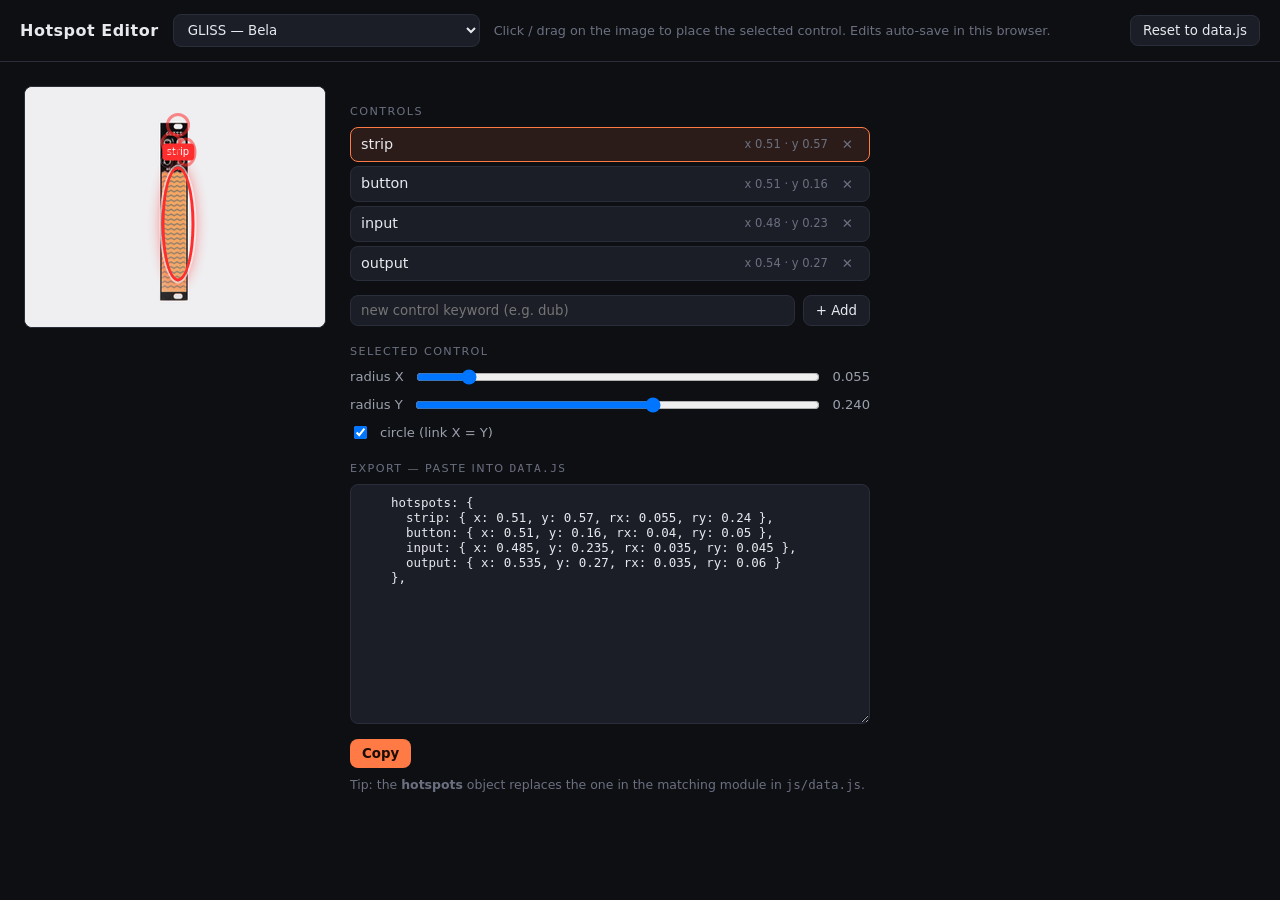
==== editor.html @ 55a76398 "Modular Manuals: quick-reference eurorack module cards Static app — outcome-first cards, self-contai" ====
<!DOCTYPE html>
<html lang="en">
<head>
<meta charset="UTF-8">
<meta name="viewport" content="width=device-width, initial-scale=1.0">
<title>Hotspot Editor · Modular Manuals</title>
<style>
  :root{--bg:#0e0f13;--elev:#16181f;--card:#1b1e27;--border:#2a2e3a;--text:#e7e9ee;--dim:#9aa0ad;--faint:#6b7080;--accent:#ff7a45;}
  *{box-sizing:border-box}
  body{margin:0;background:var(--bg);color:var(--text);font-family:"Inter",system-ui,sans-serif;line-height:1.5}
  header{padding:14px 20px;border-bottom:1px solid var(--border);display:flex;gap:14px;align-items:center;flex-wrap:wrap}
  header h1{font-size:1rem;margin:0;letter-spacing:.5px}
  header .hint{color:var(--faint);font-size:.8rem}
  select,button,input{font-family:inherit}
  select{background:var(--card);color:var(--text);border:1px solid var(--border);border-radius:8px;padding:7px 10px}
  button{background:var(--card);color:var(--text);border:1px solid var(--border);border-radius:8px;padding:7px 12px;cursor:pointer}
  button:hover{border-color:var(--accent)}
  button.primary{background:var(--accent);color:#1a0d06;border:none;font-weight:600}
  main{display:flex;gap:24px;padding:24px;align-items:flex-start;flex-wrap:wrap}
  .stage{flex:0 0 auto}
  .imgwrap{position:relative;display:inline-block;background:#fff;border-radius:8px;border:1px solid var(--border);user-select:none;touch-action:none}
  .imgwrap img{display:block;border-radius:8px;max-width:520px;max-height:78vh;width:auto;height:auto}
  .ring{position:absolute;transform:translate(-50%,-50%);border:3px solid rgba(255,45,45,.55);border-radius:50%;box-sizing:border-box;cursor:grab}
  .ring.sel{border-color:#ff2d2d;box-shadow:0 0 0 2px rgba(255,255,255,.6),0 0 14px rgba(255,45,45,.6)}
  .ring .tag{position:absolute;top:-9px;left:50%;transform:translate(-50%,-100%);background:#ff2d2d;color:#fff;font-size:10px;padding:1px 5px;border-radius:4px;white-space:nowrap}
  .panel{flex:1;min-width:300px;max-width:520px}
  .row{display:flex;gap:8px;align-items:center;margin-bottom:8px;flex-wrap:wrap}
  .keys{display:flex;flex-direction:column;gap:4px;margin:6px 0 14px}
  .key{display:flex;align-items:center;gap:8px;padding:6px 10px;border:1px solid var(--border);border-radius:8px;background:var(--card);cursor:pointer}
  .key.sel{border-color:var(--accent);background:rgba(255,122,69,.12)}
  .key .name{flex:1;font-size:.9rem}
  .key .coords{font-size:.72rem;color:var(--faint);font-variant-numeric:tabular-nums}
  .key .del{color:var(--faint);border:none;background:none;padding:2px 6px}
  .key .del:hover{color:#ff5555}
  label.fld{display:flex;align-items:center;gap:10px;font-size:.82rem;color:var(--dim);margin-bottom:8px}
  label.fld input[type=range]{flex:1}
  textarea{width:100%;height:240px;background:var(--card);color:var(--text);border:1px solid var(--border);border-radius:8px;padding:10px;font-family:ui-monospace,Menlo,monospace;font-size:.78rem}
  .sec-title{font-size:.7rem;text-transform:uppercase;letter-spacing:1.4px;color:var(--faint);margin:18px 0 6px}
  .note{color:var(--faint);font-size:.78rem;margin-top:6px}
</style>
</head>
<body>
<header>
  <h1>Hotspot Editor</h1>
  <select id="mod"></select>
  <span class="hint">Click / drag on the image to place the selected control. Edits auto-save in this browser.</span>
  <span style="flex:1"></span>
  <button id="reset">Reset to data.js</button>
</header>
<main>
  <div class="stage">
    <div class="imgwrap" id="imgwrap"><img id="img" alt="panel"><!-- rings injected --></div>
  </div>
  <div class="panel">
    <div class="sec-title">Controls</div>
    <div class="keys" id="keys"></div>
    <div class="row">
      <input id="newkey" placeholder="new control keyword (e.g. dub)" style="flex:1;background:var(--card);color:var(--text);border:1px solid var(--border);border-radius:8px;padding:7px 10px">
      <button id="add">+ Add</button>
    </div>

    <div class="sec-title">Selected control</div>
    <label class="fld">radius&nbsp;X <input type="range" id="rx" min="0.01" max="0.4" step="0.005"><span id="rxv"></span></label>
    <label class="fld">radius&nbsp;Y <input type="range" id="ry" min="0.01" max="0.4" step="0.005"><span id="ryv"></span></label>
    <label class="fld"><input type="checkbox" id="link" checked> circle (link X = Y)</label>

    <div class="sec-title">Export — paste into <code>data.js</code></div>
    <textarea id="out" readonly></textarea>
    <div class="row" style="margin-top:8px"><button class="primary" id="copy">Copy</button><span id="copied" class="note"></span></div>
    <div class="note">Tip: the <b>hotspots</b> object replaces the one in the matching module in <code>js/data.js</code>.</div>
  </div>
</main>

<script src="js/data.js"></script>
<script>
const $=(id)=>document.getElementById(id);
let mod=null, hs={}, sel=null;

function lsKey(id){return "hotspots:"+id;}
function loadHotspots(m){
  const saved=localStorage.getItem(lsKey(m.id));
  if(saved){try{return JSON.parse(saved);}catch(e){}}
  // clone from data.js, normalise r -> rx/ry
  const out={};
  Object.entries(m.hotspots||{}).forEach(([k,v])=>{
    out[k]={x:v.x,y:v.y,rx:v.rx!=null?v.rx:v.r,ry:v.ry!=null?v.ry:v.r};
  });
  return out;
}
function save(){localStorage.setItem(lsKey(mod.id),JSON.stringify(hs));renderExport();}

function selectModule(id){
  mod=MODULES.find(m=>m.id===id);
  hs=loadHotspots(mod);
  sel=Object.keys(hs)[0]||null;
  $("img").src=mod.image;
  $("img").onload=drawRings;
  renderKeys();drawRings();renderFields();renderExport();
}

function renderKeys(){
  $("keys").innerHTML=Object.keys(hs).map(k=>{
    const h=hs[k];
    return `<div class="key ${k===sel?'sel':''}" data-k="${k}">
      <span class="name">${k}</span>
      <span class="coords">x ${h.x.toFixed(2)} · y ${h.y.toFixed(2)}</span>
      <button class="del" data-del="${k}" title="delete">✕</button>
    </div>`;
  }).join("")||'<span class="note">No controls yet — add one below.</span>';
}

function drawRings(){
  const wrap=$("imgwrap"), img=$("img");
  [...wrap.querySelectorAll(".ring")].forEach(r=>r.remove());
  const W=img.clientWidth, H=img.clientHeight;
  Object.entries(hs).forEach(([k,h])=>{
    const d=document.createElement("div");
    d.className="ring"+(k===sel?" sel":"");
    d.style.left=(h.x*W)+"px";d.style.top=(h.y*H)+"px";
    d.style.width=(h.rx*2*W)+"px";d.style.height=(h.ry*2*H)+"px";
    d.dataset.k=k;
    if(k===sel) d.innerHTML='<span class="tag">'+k+'</span>';
    wrap.appendChild(d);
  });
}

function renderFields(){
  const h=hs[sel];
  if(!h){return;}
  $("rx").value=h.rx;$("ry").value=h.ry;$("rxv").textContent=h.rx.toFixed(3);$("ryv").textContent=h.ry.toFixed(3);
}

function renderExport(){
  const lines=Object.entries(hs).map(([k,h])=>{
    const rx=+h.rx.toFixed(3), ry=+h.ry.toFixed(3), x=+h.x.toFixed(3), y=+h.y.toFixed(3);
    const r=Math.abs(rx-ry)<0.0005?`r: ${rx}`:`rx: ${rx}, ry: ${ry}`;
    return `      ${k}: { x: ${x}, y: ${y}, ${r} }`;
  });
  $("out").value="    hotspots: {\n"+lines.join(",\n")+"\n    },";
}

// --- interactions ---
$("mod").addEventListener("change",e=>selectModule(e.target.value));
$("keys").addEventListener("click",e=>{
  const del=e.target.closest("[data-del]");
  if(del){delete hs[del.dataset.del]; if(sel===del.dataset.del) sel=Object.keys(hs)[0]||null; save();renderKeys();drawRings();renderFields();return;}
  const key=e.target.closest("[data-k]");
  if(key){sel=key.dataset.k;renderKeys();drawRings();renderFields();}
});
$("add").addEventListener("click",()=>{
  const k=$("newkey").value.trim().toLowerCase();
  if(!k)return;
  if(!hs[k]) hs[k]={x:0.5,y:0.5,rx:0.06,ry:0.06};
  sel=k;$("newkey").value="";save();renderKeys();drawRings();renderFields();
});
function setRadius(which,val){
  const h=hs[sel];if(!h)return;
  h[which]=parseFloat(val);
  if($("link").checked){h.rx=h.ry=parseFloat(val);}
  save();drawRings();renderFields();
}
$("rx").addEventListener("input",e=>setRadius("rx",e.target.value));
$("ry").addEventListener("input",e=>setRadius("ry",e.target.value));

// click / drag to position selected hotspot
let dragging=false;
function place(e){
  if(!sel)return;
  const img=$("img");const r=img.getBoundingClientRect();
  const cx=(e.touches?e.touches[0].clientX:e.clientX)-r.left;
  const cy=(e.touches?e.touches[0].clientY:e.clientY)-r.top;
  hs[sel].x=Math.min(1,Math.max(0,cx/r.width));
  hs[sel].y=Math.min(1,Math.max(0,cy/r.height));
  drawRings();renderKeys();renderExport();
}
$("imgwrap").addEventListener("mousedown",e=>{
  const ring=e.target.closest(".ring");
  if(ring) sel=ring.dataset.k;
  dragging=true;place(e);renderKeys();
});
window.addEventListener("mousemove",e=>{if(dragging)place(e);});
window.addEventListener("mouseup",()=>{if(dragging){dragging=false;save();}});

$("copy").addEventListener("click",()=>{
  navigator.clipboard.writeText($("out").value).then(()=>{$("copied").textContent="Copied!";setTimeout(()=>$("copied").textContent="",1500);});
});
$("reset").addEventListener("click",()=>{
  localStorage.removeItem(lsKey(mod.id));selectModule(mod.id);
});

// init
$("mod").innerHTML=MODULES.map(m=>`<option value="${m.id}">${m.name} — ${m.manufacturer}</option>`).join("");
selectModule(MODULES.find(m=>m.hotspots)?.id||MODULES[0].id);
window.addEventListener("resize",drawRings);
</script>
</body>
</html>
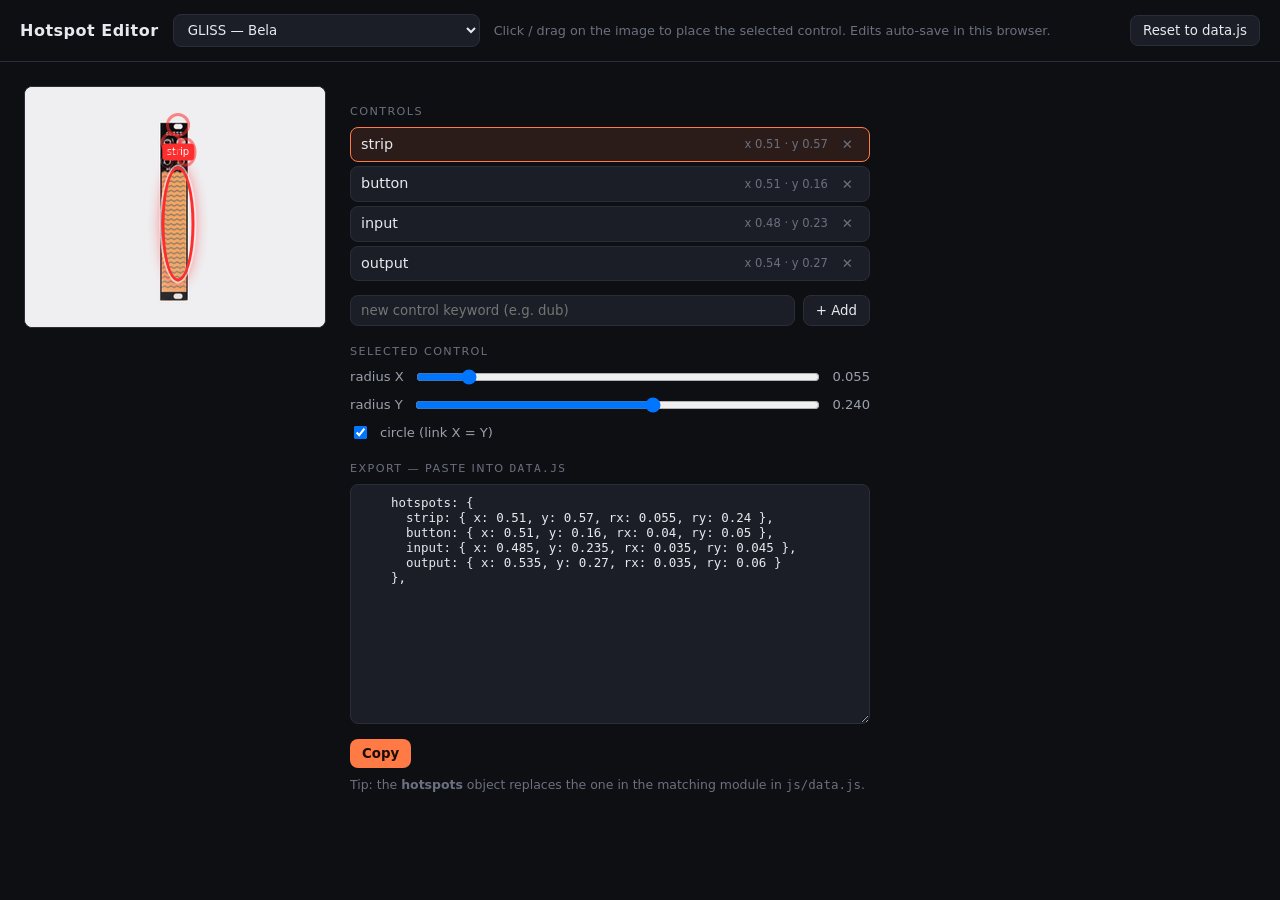
==== commit eba742c6: "Fix: hotspot 'circles' render round on non-square panels Shared ringStyle() sizes a plain r-hotspot " ====
--- a/editor.html
+++ b/editor.html
@@ -116,8 +116,9 @@
   Object.entries(hs).forEach(([k,h])=>{
     const d=document.createElement("div");
     d.className="ring"+(k===sel?" sel":"");
+    const circle=Math.abs(h.rx-h.ry)<0.0005; // a true circle sizes both axes off width
     d.style.left=(h.x*W)+"px";d.style.top=(h.y*H)+"px";
-    d.style.width=(h.rx*2*W)+"px";d.style.height=(h.ry*2*H)+"px";
+    d.style.width=(h.rx*2*W)+"px";d.style.height=((circle?h.rx*W:h.ry*H)*2)+"px";
     d.dataset.k=k;
     if(k===sel) d.innerHTML='<span class="tag">'+k+'</span>';
     wrap.appendChild(d);
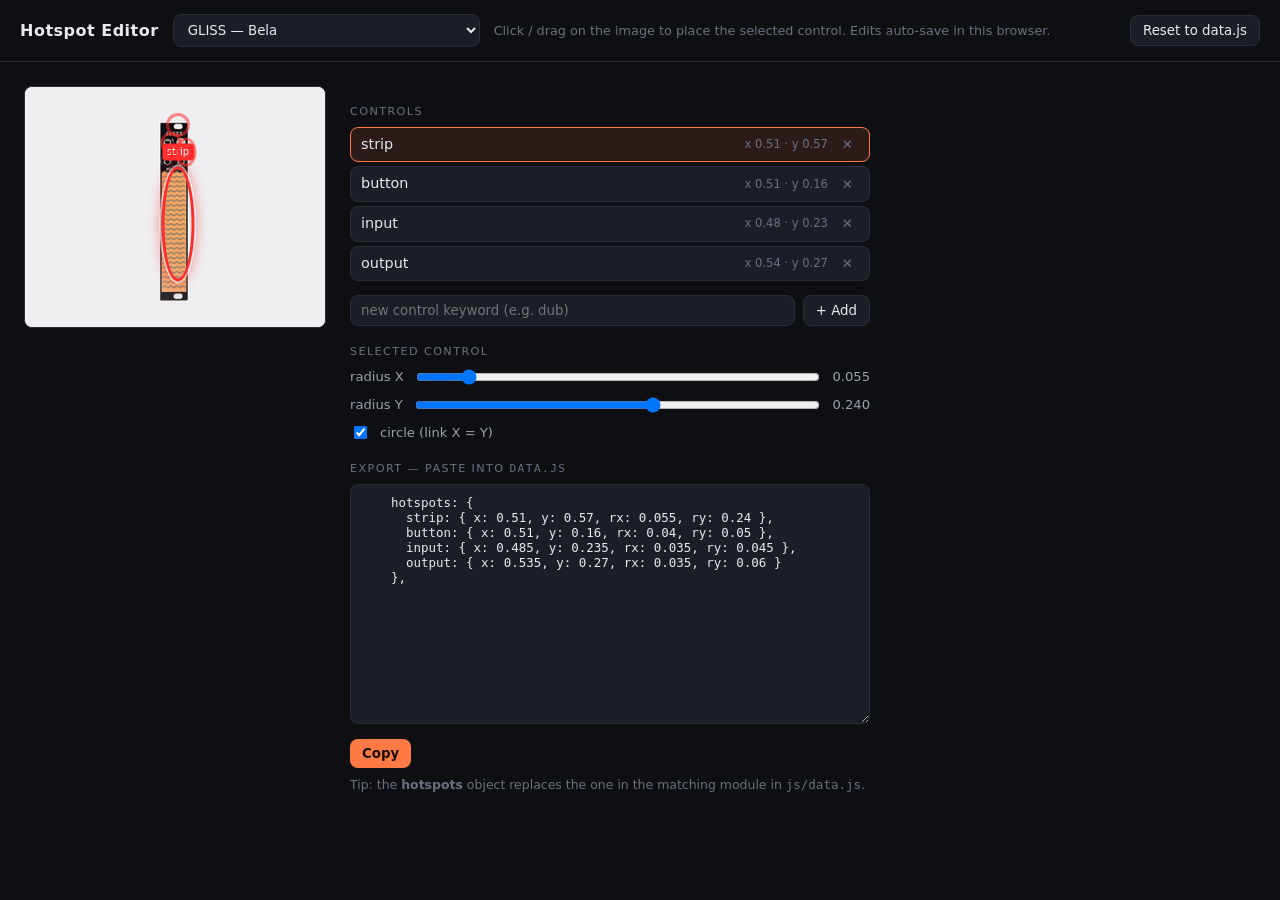
==== commit 457c4723: "Panel guide: add 'Adjust circles in the editor' link (opens current module) editor.html now reads ?m" ====
--- a/editor.html
+++ b/editor.html
@@ -191,7 +191,10 @@
 
 // init
 $("mod").innerHTML=MODULES.map(m=>`<option value="${m.id}">${m.name} — ${m.manufacturer}</option>`).join("");
-selectModule(MODULES.find(m=>m.hotspots)?.id||MODULES[0].id);
+const wanted=new URLSearchParams(location.search).get("m");
+const startId=(wanted&&MODULES.some(m=>m.id===wanted))?wanted:(MODULES.find(m=>m.hotspots)?.id||MODULES[0].id);
+$("mod").value=startId;
+selectModule(startId);
 window.addEventListener("resize",drawRings);
 </script>
 </body>
